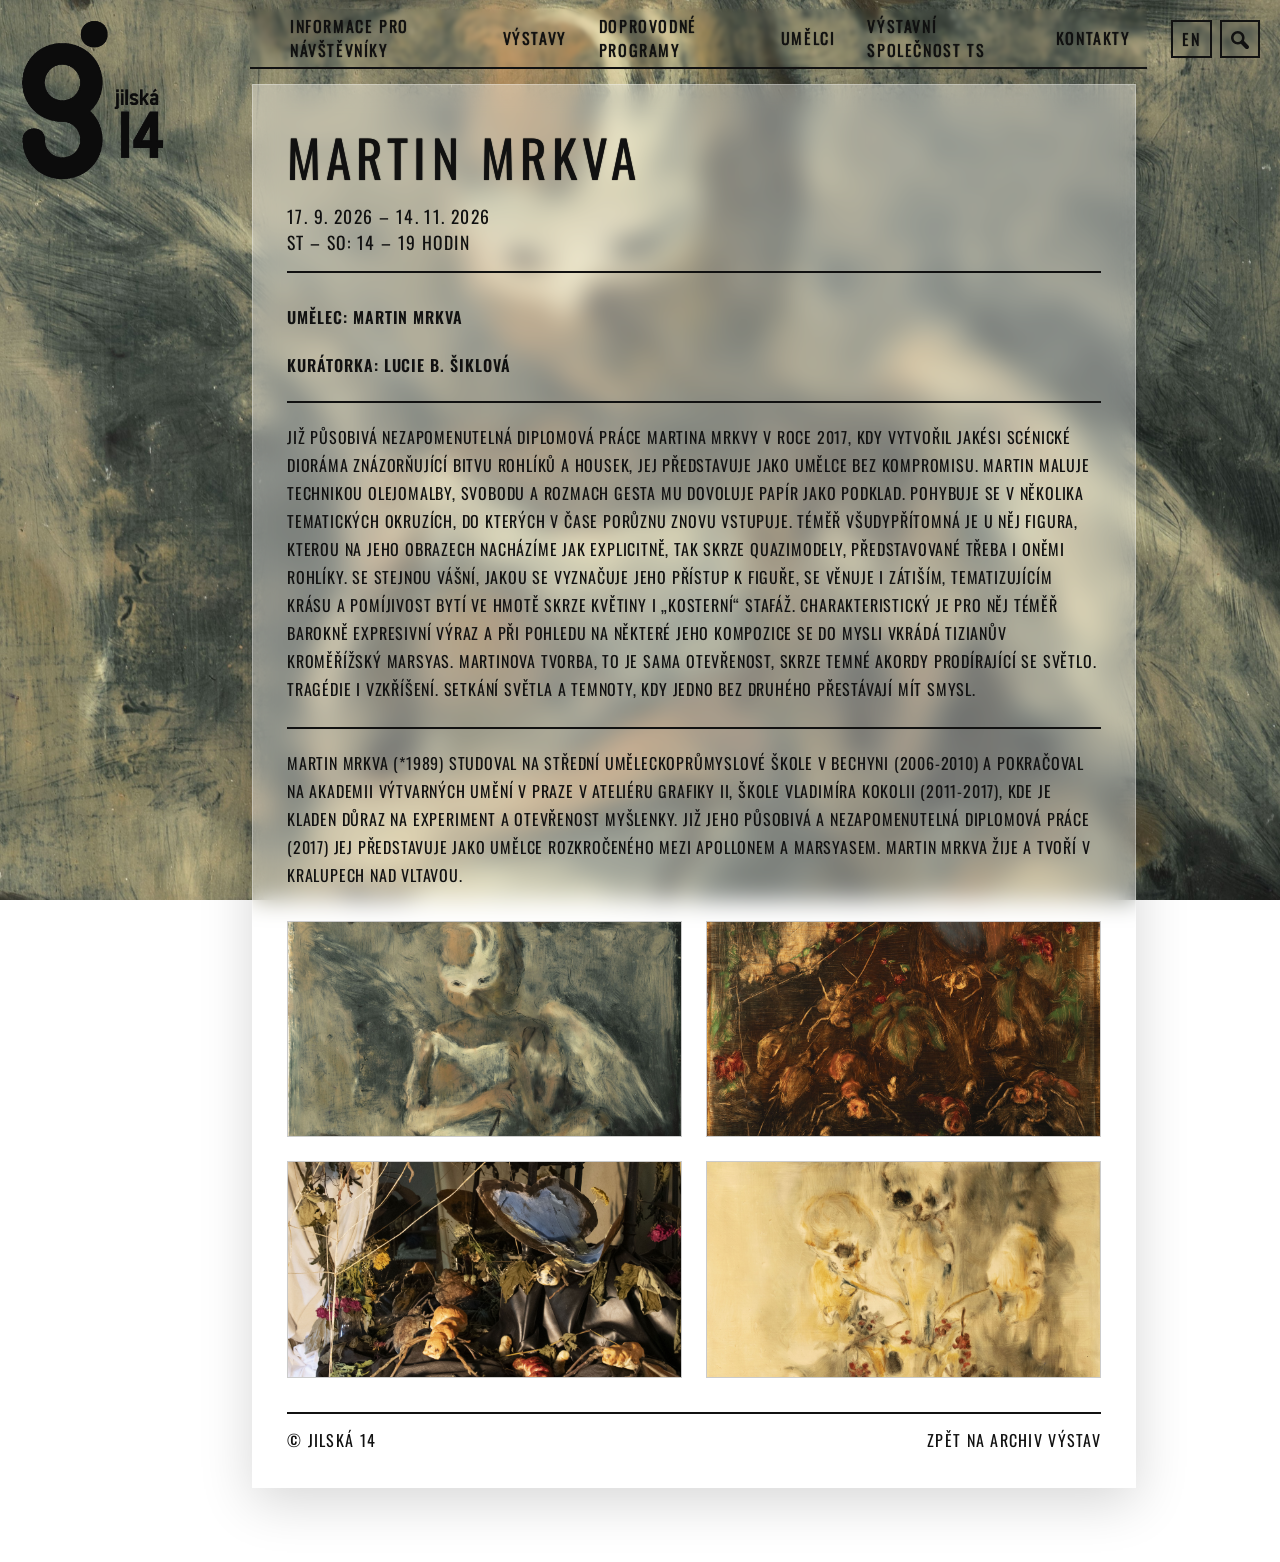
==== martin_mrkva.html @ 9722a5ce "Add files via upload" ====
<!DOCTYPE html>
<html lang="cs">
<head>
  <meta charset="UTF-8" />
  <title>Martin Mrkva — Jilská 14 / Výstavní společnost TS</title>
  <meta name="viewport" content="width=device-width, initial-scale=1" />

  <link rel="preconnect" href="https://fonts.googleapis.com" />
  <link rel="preconnect" href="https://fonts.gstatic.com" crossorigin />
  <link href="https://fonts.googleapis.com/css?family=Oswald:200,300,400,500,600,700&display=swap" rel="stylesheet" />

  <link rel="icon" href="img/gj14.ico" type="image/x-icon" />
  <link rel="shortcut icon" href="img/gj14.ico" type="image/x-icon" />

  <link rel="stylesheet" href="styles.css" />
  <style>
    /* Custom styling for exhibition detail layout */
    .exhibition-meta-box {
      font-size: 1.1rem;
      letter-spacing: 0.08em;
      text-transform: uppercase;
      margin-bottom: 2rem;
      border-bottom: 2px solid currentColor;
      padding-bottom: 1rem;
    }
    .exhibition-curator {
      font-weight: 600;
      margin-bottom: 1.5rem;
      text-transform: uppercase;
      letter-spacing: 0.06em;
    }
	.exhibition-artist {
      font-weight: 600;
      margin-bottom: 1.5rem;
      text-transform: uppercase;
      letter-spacing: 0.06em;
    }
    .exhibition-gallery-grid {
      display: grid;
      grid-template-columns: repeat(auto-fill, minmax(280px, 1fr));
      gap: 1.5rem;
      margin-top: 2rem;
      margin-bottom: 2rem;
    }
    .exhibition-gallery-item {
      width: 100%;
      height: auto;
      border: 1px solid rgba(0,0,0,0.15);
      background: #eee;
      display: block;
    }
  </style>
</head>

<body>
  <a href="#main-content" class="skip-link">Přeskočit na obsah / Skip to content</a>

  <button id="hamburger-btn"
          aria-label="Toggle menu"
          aria-expanded="false"
          aria-controls="primary-navigation"
          class="hamburger-btn"
          aria-haspopup="true">
    <span></span><span></span><span></span>
  </button>

  <div class="logo" aria-label="Jilska Logo">
    <a href="index.html" aria-label="Zpět na úvod / Back to home">
      <img src="img/logo-jilska.png" alt="Jilská 14" />
    </a>
  </div>

  <div class="page-wrap">
    <header>
      <nav id="primary-navigation" role="navigation" aria-label="Primary navigation" class="nav-menu">
        <ul>
          <li><a href="index.html#" data-lang="cs">Informace pro návštěvníky</a><a href="index.html#" data-lang="en" class="hidden-lang">Information for Visitors</a></li>
          <li><a href="vystavy.html" data-lang="cs">Výstavy</a><a href="vystavy.html" data-lang="en" class="hidden-lang">Exhibitions</a></li>
          <li><a href="index.html#" data-lang="cs">Doprovodné programy</a><a href="index.html#" data-lang="en" class="hidden-lang">Additional Programs</a></li>
          <li><a href="index.html#" data-lang="cs">Umělci</a><a href="index.html#" data-lang="en" class="hidden-lang">Artists</a></li>
          <li><a href="vystavni_spolecnost_ts.html" data-lang="cs">Výstavní společnost TS</a><a href="vystavni_spolecnost_ts.html" data-lang="en" class="hidden-lang">Exhibition Society TS</a></li>
          <li><a href="index.html#" data-lang="cs">Kontakty</a><a href="index.html#" data-lang="en" class="hidden-lang">Contacts</a></li>
        </ul>
      </nav>

      <div class="lang-search-container">
        <button id="lang-toggle-desktop" aria-label="Přepnout jazyk / Switch language">
          <span class="dot" aria-hidden="true"></span>
          <span id="lang-label-desktop">EN</span>
        </button>

        <div class="search-container-desktop" style="position: relative;">
          <button id="search-icon-btn-desktop" aria-label="Open search" aria-haspopup="listbox" aria-expanded="false" aria-controls="search-dropdown-desktop">
            <svg viewBox="0 0 45 45" aria-hidden="true" focusable="false" width="18" height="18" fill="currentColor" xmlns="http://www.w3.org/2000/svg">
              <path d="M43.462,35.997l-11.401-11.37c1.197-2.352,1.845-4.962,1.845-7.676c0-4.528-1.765-8.785-4.966-11.986C25.739,1.763,21.481,0,16.953,0C12.426,0,8.167,1.763,4.966,4.965C1.765,8.167,0,12.424,0,16.952
       c0,4.528,1.764,8.785,4.966,11.986c3.201,3.202,7.459,4.965,11.986,4.965c2.714,0,5.325-0.646,7.675-1.842l11.371,11.402
       c1.029,1.029,2.382,1.546,3.732,1.546c1.35,0,2.701-0.517,3.731-1.546C45.524,41.4,45.524,38.059,43.462,35.997z 
       M9.444,24.459c-2.005-2.006-3.109-4.671-3.109-7.507s1.104-5.502,3.11-7.508c2.005-2.005,4.671-3.11,7.507-3.11s5.502,1.104,7.508,3.11
       c2.005,2.005,3.11,4.671,3.11,7.507s-1.105,5.502-3.11,7.508c-2.006,2.005-4.673,3.109-7.508,3.109
       C14.117,27.568,11.451,26.465,9.444,24.459z"/>
            </svg>
          </button>

          <div class="search-dropdown" id="search-dropdown-desktop" role="dialog" aria-modal="true" aria-label="Search box" tabindex="-1">
            <input type="search" id="search-input-desktop" class="search-input" placeholder="..." aria-label="Search exhibitions and artists" aria-autocomplete="list" aria-controls="search-results-desktop" aria-activedescendant="" />
            <ul id="search-results-desktop" class="search-results" role="listbox" tabindex="-1"></ul>
          </div>
        </div>
      </div>
    </header>

    <main id="main-content" class="page-main" role="main" tabindex="-1" aria-label="Martin Mrkva - Výstava">
      <div class="text-background-blur">
        
        <div data-lang="cs">
          <h1 style="text-align: left; font-size: clamp(2.5rem, 4vw, 3.5rem); margin-bottom: 0.5rem;">Martin Mrkva</h1>
          <div class="exhibition-meta-box">
            17. 9. 2026 – 14. 11. 2026<br />
            St – So: 14 – 19 hodin
          </div>
          <div class="exhibition-artist">Umělec: Martin Mrkva</div>
		  <div class="exhibition-curator">Kurátorka: Lucie B. Šiklová</div>

          <p class="t-body" style="margin-bottom: 1.5rem;">
            Již působivá nezapomenutelná diplomová práce Martina Mrkvy v roce 2017, kdy vytvořil jakési scénické dioráma znázorňující bitvu rohlíků a housek, jej představuje jako umělce bez kompromisu. Martin maluje technikou olejomalby, svobodu a rozmach gesta mu dovoluje papír jako podklad. Pohybuje se v několika tematických okruzích, do kterých v čase porůznu znovu vstupuje. Téměř všudypřítomná je u něj figura, kterou na jeho obrazech nacházíme jak explicitně, tak skrze quazimodely, představované třeba i oněmi rohlíky. Se stejnou vášní, jakou se vyznačuje jeho přístup k figuře, se věnuje i zátiším, tematizujícím krásu a pomíjivost bytí ve hmotě skrze květiny i „kosterní“ stafáž. Charakteristický je pro něj téměř barokně expresivní výraz a při pohledu na některé jeho kompozice se do mysli vkrádá Tizianův kroměřížský Marsyas. Martinova tvorba, to je sama otevřenost, skrze temné akordy prodírající se světlo. Tragédie i vzkříšení. Setkání světla a temnoty, kdy jedno bez druhého přestávají mít smysl.
          </p>
          <p class="t-body" style="margin-bottom: 1.5rem;">
            Martin Mrkva (*1989) studoval na Střední uměleckoprůmyslové škole v Bechyni (2006-2010) a pokračoval na Akademii výtvarných umění v Praze v Ateliéru grafiky II, škole Vladimíra Kokolii (2011-2017), kde je kladen důraz na experiment a otevřenost myšlenky. Již jeho působivá a nezapomenutelná diplomová práce (2017) jej představuje jako umělce rozkročeného mezi Apollonem a Marsyasem. Martin Mrkva žije a tvoří v Kralupech nad Vltavou.
          </p>

          <!-- Optional Exhibition Photo Grid -->
          <div class="exhibition-gallery-grid">
            <img src="img/mm01.jpg" alt="Martin Mrkva - instalace 1" class="exhibition-gallery-item" />
            <img src="img/mm02.jpg" alt="Martin Mrkva - instalace 2" class="exhibition-gallery-item" />
            <img src="img/mm03.jpg" alt="Martin Mrkva - instalace 3" class="exhibition-gallery-item" />
			<img src="img/mm04.jpg" alt="Martin Mrkva - instalace 4" class="exhibition-gallery-item" />
          </div>
        </div>

        <div data-lang="en" class="hidden-lang">
          <h1 style="text-align: left; font-size: clamp(2.5rem, 4vw, 3.5rem); margin-bottom: 0.5rem;">Martin Mrkva</h1>
          <div class="exhibition-meta-box">
            Sep 17, 2026 – Nov 14, 2026<br />
            We – Sa: 2 PM – 7 PM
          </div>
          <div class="exhibition-curator">Curator: Lucie B. Šiklová</div>

          <p class="t-body" style="margin-bottom: 1.5rem;">
            Martin Mrkva's impressive and unforgettable diploma work in 2017, when he created a scenic diorama depicting a battle of bread rolls, introduced him as an uncompromising artist.
          </p>
          <p class="t-body" style="margin-bottom: 1.5rem;">
            His work is characterized by specific humor, narrative playfulness, and a deep sense for spatial installation, opening new layers of meaning within the gallery spaces of Jilská 14.
          </p>

          <div class="exhibition-gallery-grid">
            <img src="img/mm01.jpg" alt="Martin Mrkva - installation 1" class="exhibition-gallery-item" />
            <img src="img/mm02.jpg" alt="Martin Mrkva - installation 2" class="exhibition-gallery-item" />
            <img src="img/mm03.jpg" alt="Martin Mrkva - installation 3" class="exhibition-gallery-item" />
			<img src="img/mm04.jpg" alt="Martin Mrkva - installation 4" class="exhibition-gallery-item" />
          </div>
        </div>

        <div class="page-footer" role="contentinfo">
          <div data-lang="cs">© Jilská 14</div>
          <div data-lang="en" class="hidden-lang">© Jilska 14</div>
          <a href="vystavy.html" data-lang="cs">Zpět na archiv výstav</a>
          <a href="vystavy.html" data-lang="en" class="hidden-lang">Back to exhibition archive</a>
        </div>
      </div>
    </main>
  </div>

  <button id="back-to-top-btn" aria-label="Zpět nahoru / Scroll to top">
    <svg width="18" height="18" viewBox="0 0 24 24" fill="none" stroke="currentColor" stroke-width="2.5" stroke-linecap="round" stroke-linejoin="round">
      <polyline points="18 15 12 9 6 15"></polyline>
    </svg>
  </button>
  <script src="index.js"></script>
</body>
</html>
---- styles.css ----
/* Global Reset and Base */
* { box-sizing: border-box; padding-bottom: 0; }
html {
  margin: 0;
  padding: 0;
  width: 100vw;
  font-family: Oswald, "Helvetica Neue", Helvetica, Arial, sans-serif;
  color: #111;
  -webkit-font-smoothing: antialiased;
  -moz-osx-font-smoothing: grayscale;
  font-size: medium;
  overflow-x: hidden;
}

/* Tělo drží pozadí a umožňuje plynulý scroll bez viditelného posuvníku */
body {
  margin: 0;
  padding: 0;
  min-height: 100vh;
  background: no-repeat center center fixed;
  background-size: cover;
  overflow-y: auto !important;
  transition: background-image 2s ease-in-out;
  -ms-overflow-style: none;  /* IE a Edge */
  scrollbar-width: none;     /* Firefox */
}
body::-webkit-scrollbar {
  display: none;             /* Chrome, Safari, Opera */
}

a { color: inherit; text-decoration: none; }
button { font-family: inherit; cursor: pointer; background: none; border: none; color: inherit; }

/* Container */
.container {
  margin: 0 auto;
  padding: 2rem 1.5rem;
  position: relative;
  z-index: 1;
}

/* Logo */
.logo { position: absolute; left: 20px; top: 18px; user-select: none; z-index: 115; }
.logo img {
  width: 145px;
  height: auto;
  display: block;
  filter: drop-shadow(0 0 0px rgba(0, 0, 0, 0.8));
}

/* Header */
header {
  position: absolute;
  left: 20px;
  right: 0;
  top: 15px;
  display: flex;
  align-items: center;
  justify-content: flex-end;
  padding-left: 230px;
  background: transparent;
  height: 48px;
  user-select: none;
  box-sizing: border-box;
  z-index: 110;
}

/* Navigation */
nav.nav-menu {
  flex: 1 1 auto;
  display: flex;
  flex-direction: column;
  justify-content: flex-start;
  align-items: flex-end;
  margin-right: 1.5rem;
  backdrop-filter: blur(2px);
  -webkit-backdrop-filter: blur(2px);
  text-shadow: 0 0 1px #000;
  padding-top: 5px;
  padding-bottom: 5px;
  height: auto;
  overflow: visible;
  border-bottom: 2px solid #111;
  padding-left: 0px;
}
nav.nav-menu ul {
  list-style: none;
  display: flex;
  gap: 2rem;
  margin: 0;
  padding-right: 1rem;
  font-weight: 400;
  font-size: 1rem;
  letter-spacing: 0.1em;
  text-transform: uppercase;
  justify-content: flex-end;
  align-items: center;
  width: 100%;
}
nav.nav-menu a { padding: 0.25rem 0; transition: color 0.6s ease; }
nav.nav-menu a:hover, nav.nav-menu a:focus {
  color: #eee;
  outline: none;
}

/* Language/Search Container */
.lang-search-container {
  display: flex;
  align-items: center;
  gap: 0.5rem;
  margin-left: auto;
  margin-right: 20px;
  backdrop-filter: blur(2px);
  -webkit-backdrop-filter: blur(2px);
}

/* Language Toggle */
#lang-toggle-desktop {
  font-weight: 400;
  font-size: 1rem;
  letter-spacing: 0.1em;
  padding: 0.3rem 0.6rem 0.3rem 0.2rem;
  border: 2px solid #111;
  transition: background-color 0.3s ease, color 0.3s ease, border-color 0.3s ease;
  user-select: none;
  display: flex;
  align-items: center;
  gap: 0.4rem;
  text-shadow: 0 0 1px #000;
}
#lang-toggle-desktop:hover, #lang-toggle-desktop:focus { border-color: #eee; }

/* Search Icon Button */
#search-icon-btn-desktop {
  width: 40px;
  height: 38px;
  border: 2px solid #111;
  background: transparent;
  display: flex;
  align-items: center;
  justify-content: center;
  transition: background-color 0.3s ease, border-color 0.4s ease;
  position: relative;
}
#search-icon-btn-desktop:hover, #search-icon-btn-desktop:focus { border-color: #eee; outline: none; }
#search-icon-btn-desktop svg { fill: currentColor; width: 18px; height: 18px; }

.search-input::-webkit-search-cancel-button {
  display: none;
}

/* Search Dropdown */
.search-dropdown {
  position: absolute;
  top: 40px;
  right: 0;
  width: 280px;
  max-height: 240px;
  overflow-y: auto;
  background: #fff;
  border: 1px solid #eee;
  border-radius: 4px;
  box-shadow: 0 4px 8px rgba(0,0,0,0.1);
  z-index: 100;
  display: none;
  flex-direction: column;
}
.search-dropdown.visible { display: flex; }
.search-input {
  width: 100%;
  padding: 0.5rem 0.75rem;
  border: none;
  border-bottom: 1px solid #999;
  font-size: 1rem;
  outline-offset: 2px;
}
.search-results { list-style: none; margin: 0; padding: 0; overflow-y: auto; max-height: 190px; }
.search-results li {
  padding: 0.5rem 1rem;
  border-bottom: 1px solid #eee;
  cursor: pointer;
  font-weight: 600;
  color: #333;
}
.search-results li:last-child { border-bottom: none; }
.search-results li:hover, .search-results li:focus, .search-results li.focused {
  background-color: #333;
  color: #fff;
  outline: none;
}

/* Perfectly Centered Hero Section (Fixed viewport-relative) */
.hero {
  position: fixed;
  top: 50%;
  left: 50%;
  transform: translate(-50%, -50%);
  margin: 0;
  max-width: 450px;
  width: 90%;
  text-align: center;
  background: transparent;
  backdrop-filter: blur(2px);
  -webkit-backdrop-filter: blur(2px);
  user-select: none;
  z-index: 10;
  text-shadow: 0 0 3px #111;
}
.hero-subtitle {
  font-size: 1.5rem;
  font-weight: 400;
  letter-spacing: 0.2em;
  text-transform: uppercase;
  margin: 0 0 10px 0;
  visibility: hidden;
}
.hero-title {
  font-size: clamp(3.2rem, 11vw, 8rem);
  color: #fff;
  line-height: 0.95;
  margin: 0 0 20px 0;
  font-weight: 400;
  text-transform: uppercase;
  letter-spacing: 0.04em;
}
.hero-meta {
  font-size: 2rem;
  letter-spacing: 0.1em;
  color: #fff;
  line-height: 1.5;
  text-shadow: 0 0 2px #111;
}

.hidden-lang { display: none !important; }

.skip-link {
  position: absolute;
  left: -999px;
  top: 0;
  width: 1px;
  height: 1px;
  overflow: hidden;
  z-index: 10000;
  background: #fff;
  color: #111;
  border: 2px solid #111;
  padding: 10px 12px;
  letter-spacing: 0.06em;
  text-transform: uppercase;
}
.skip-link:focus { left: 12px; top: 12px; width: auto; height: auto; }

/* Hamburger */
.hamburger-btn {
  display: none;
  position: fixed;
  top: 20px;
  left: 20px;
  width: 40px;
  height: 38px;
  flex-direction: column;
  justify-content: space-between;
  cursor: pointer;
  z-index: 10001;
  border: 2px solid #111;
  padding: 2px;
  transition: border-color 0.4s ease;
}
#hamburger-btn:hover, #hamburger-btn:focus { border-color: #eee; }

.hamburger-btn span {
  background-color: #111 !important;
  height: 4px !important;
  transition: all 0.3s ease;
  display: block;
  width: 70%;
  margin-left: 5px;
  margin-right: auto;
}
.hamburger-btn span:nth-child(1) { margin-top: 5px; }
.hamburger-btn span:nth-child(2) { margin: 0; }
.hamburger-btn span:nth-child(3) { margin-bottom: 5px; }

.hamburger-btn[aria-expanded="true"] span:nth-child(1) { transform: rotate(45deg) translate(6px, 6px); }
.hamburger-btn[aria-expanded="true"] span:nth-child(2) { opacity: 0; }
.hamburger-btn[aria-expanded="true"] span:nth-child(3) { transform: rotate(-45deg) translate(7px, -7px); }

/* GPU-accelerated drawer panels */
#info-panel,
#contacts-panel,
#ts-panel {
  position: fixed;
  top: 0;
  right: 0;
  width: min(100vw, 520px);
  height: 100dvh;
  background: rgba(255, 255, 255, 0.96);
  box-shadow: -4px 0 12px rgba(0,0,0,0.2);
  padding: 1.25rem 1.25rem;
  overflow-y: auto;
  transform: translateX(100%);
  transition: transform 0.35s cubic-bezier(0.16, 1, 0.3, 1);
  z-index: 10010;
  display: block;
  -webkit-overflow-scrolling: touch;
  overscroll-behavior: contain;
  -ms-overflow-style: none;
  scrollbar-width: none;
}

#info-panel::-webkit-scrollbar,
#contacts-panel::-webkit-scrollbar,
#ts-panel::-webkit-scrollbar {
  display: none;
}

#info-panel.open,
#contacts-panel.open,
#ts-panel.open {
  transform: translateX(0);
}

#info-panel .info-content,
#contacts-panel .contacts-content,
#ts-panel .panel-content {
  font-size: 1rem;
  color: #111;
  line-height: 1.6;
  text-transform: uppercase;
}

#info-panel-close,
#contacts-panel-close,
#ts-panel-close {
  display: inline-block;
  font-size: 24px;
  font-weight: normal;
  color: #111;
  background: transparent;
  padding: 0;
  cursor: pointer;
  line-height: 1;
  user-select: none;
  width: auto;
  height: auto;
  box-shadow: none;
  transition: none;
  margin-bottom: 50px;
}
#info-panel-close:hover,
#contacts-panel-close:hover,
#ts-panel-close:hover { color: #999; background: transparent; box-shadow: none; }
#info-panel-close:focus,
#contacts-panel-close:focus,
#ts-panel-close:focus { box-shadow: none; }

/* Overlays */
#info-panel-overlay,
#contacts-panel-overlay,
#ts-panel-overlay {
  position: fixed;
  inset: 0;
  background: rgba(0,0,0,0.4);
  opacity: 0;
  pointer-events: none;
  transition: opacity 0.4s ease;
  z-index: 10005;
}
#info-panel-overlay.visible,
#contacts-panel-overlay.visible,
#ts-panel-overlay.visible {
  opacity: 1;
  pointer-events: auto;
}

body.panel-open {
  overflow: hidden !important;
  touch-action: none;
}

/* Read more button */
.read-more-btn {
  display: inline-block;
  margin-top: 1rem;
  padding: 0.55rem 1rem;
  background-color: #111;
  color: #fff;
  text-transform: uppercase;
  font-weight: 700;
  letter-spacing: 0.1em;
  border-radius: 4px;
  text-decoration: none;
  cursor: pointer;
  transition: background-color 0.25s ease, transform 0.15s ease;
}
.read-more-btn:hover,
.read-more-btn:focus {
  background-color: #333;
  outline: none;
  transform: translateY(-1px);
}
.read-more-btn:active { transform: translateY(0px); }

/* 1. Container Setup */
.ticker-wrapper {
  position: fixed;
  overflow: hidden; /* Important: Hides text that goes off-screen */
  background: rgba(0, 0, 0, 0.60); /* Background color of the banner */
  color: #fff;       /* Text color */
  bottom: 100px;
  width: 100%;
  font-weight: 400;
}

/* 2. Track Design */
.ticker-track {
  display: flex;
  width: max-content;
  animation: scrollText 50s linear infinite; /* Control speed here (lower = faster) */
}

/* 3. Text Element Sizing */
.ticker-track span {
  font-size: 2rem;
  text-transform: uppercase;
  white-space: nowrap; /* Prevents the text from breaking into multiple lines */
  padding-right: 10px;  /* Spacing between the end and start of text */
}

/* 4. Pause on Hover (Optional but highly recommended for readability) */
.ticker-wrapper:hover .ticker-track {
  animation-play-state: paused;
}

/* 5. The Infinite Loop Math */
@keyframes scrollText {
  0% {
    transform: translateX(0);
  }
  100% {
    transform: translateX(-60%); /* Moves exactly halfway across the combined width */
  }
}

/* Playful Potato Spider Transparent Top-Down Layer */
#spider-drop {
  position: fixed;
  top: -20px;
  left: 0;
  width: 100vw;
  height: 100vh;
  pointer-events: none;
  transform: translateY(-100%);
  transition: transform 0.6s cubic-bezier(0.25, 1, 0.5, 1);
  z-index: 10020;
  display: flex;
  justify-content: center;
  align-items: flex-start;
}

#spider-drop.open {
  transform: translateY(0);
  pointer-events: auto;
}

.potato-spider-img {
  max-width: min(80vw, 500px);
  height: auto;
  margin-top: 0;
  filter: drop-shadow(0 15px 25px rgba(0,0,0,0.4));
  animation: spiderWobble 3s ease-in-out infinite alternate;
}

@keyframes spiderWobble {
  0% { transform: rotate(-2deg) translateY(0); }
  100% { transform: rotate(2deg) translateY(12px); }
}

#spider-drop-close {
  position: absolute;
  top: 100px;
  right: 30px;
  background: rgba(0, 0, 0, 0.7);
  color: #fff;
  border: 0px solid #fff;
  border-radius: 50%;
  width: 42px;
  height: 42px;
  font-size: 24px;
  display: flex;
  align-items: center;
  justify-content: center;
  cursor: pointer;
  box-shadow: 0 4px 10px rgba(0,0,0,0.3);
  transition: background 0.2s, transform 0.2s;
}

#spider-drop-close:hover {
  background: #111;
  transform: scale(1.1);
}

/* Back to Top Button */
#back-to-top-btn {
  position: fixed;
  bottom: 30px;
  right: 30px;
  z-index: 99;
  background: #111;
  color: #fff;
  border: none;
  outline: none;
  width: 45px;
  height: 45px;
  border-radius: 50%;
  cursor: pointer;
  display: flex;
  align-items: center;
  justify-content: center;
  opacity: 0;
  visibility: hidden;
  transition: opacity 0.3s, visibility 0.3s, background 0.2s;
  box-shadow: 0 4px 10px rgba(0,0,0,0.2);
}
#back-to-top-btn:hover {
  background: #444;
}
#back-to-top-btn.visible {
  opacity: 1;
  visibility: visible;
}

/* Pozadí končí přesně 20px od spodního okraje viewportu */
.page-wrap {
  min-height: calc(100vh - 20px);
  margin-bottom: 20px;
  padding: clamp(18px, 3vw, 34px);
  display: flex;
  flex-direction: column;
}
.page-main {
  width: 100%;
  max-width: none;
  margin: 0;
  padding-left: 218px;
  padding-right: 110px;
  padding-top: 50px;
  box-sizing: border-box;
}

.text-background-blur {
  position: relative;
  background: rgba(255, 255, 255, 0.35);
  backdrop-filter: blur(12px);
  -webkit-backdrop-filter: blur(12px);
  border: 1px solid rgba(255, 255, 255, 0.3);
  padding: clamp(18px, 3vw, 34px);
  box-shadow: 0 14px 50px rgba(0, 0, 0, 0.16), 0 0px 0 rgba(255, 255, 255, 0.35) inset;
  width: 100%;
  max-width: 100%;
  margin-bottom: 20px;
}
.page-main h1 {
  margin: 0 0 14px;
  font-size: clamp(2rem, 3.2vw, 3rem);
  letter-spacing: 0.1em;
  text-transform: uppercase;
  text-shadow: 0 0 1px #000;
  text-align: right;
  font-weight: 400;
}
.page-main h2 {
  border-bottom: 2px solid currentColor;
  padding-bottom: 10px;
}
.page-main .lede {
  font-size: 1.05rem;
  letter-spacing: 0.06em;
  line-height: 1.75;
  text-transform: uppercase;
  max-width: 75ch;
  text-shadow: 0 0 1px rgba(0,0,0,0.65);
}
.timeline {
  padding-top: 5px;
  display: grid;
  grid-template-columns: 60px 1fr;
  gap: 16px 22px;
}
.t-year {
  font-weight: 700;
  letter-spacing: 0.18em;
  text-transform: uppercase;
}

/* Úplné rolování textu bez omezení výšky a bez scrollbaru */
.t-body {
  letter-spacing: 0.05em;
  line-height: 1.75;
  text-transform: uppercase;
  overflow-y: visible;
  border-top: 2px solid currentColor;
  padding-top: 20px;
}

.page-footer {
  max-width: 980px;
  margin: 34px auto 0 auto;
  width: 100%;
  border-top: 2px solid currentColor;
  padding-top: 14px;
  display: flex;
  justify-content: space-between;
  gap: 18px;
  flex-wrap: wrap;
  letter-spacing: 0.08em;
  text-transform: uppercase;
}
.page-footer a { border-bottom: 1px solid transparent; }
.page-footer a:hover, .page-footer a:focus { border-bottom-color: currentColor; outline: none; }

/* Responsive */
@media (max-width: 990px) {
  header { border-bottom: none; padding-left: 0; }

  .page-main {
    padding-left: 20px;
    padding-right: 20px;
    padding-top: 70px;
  }

  .hamburger-btn {
    display: flex !important;
    z-index: 11000 !important;
    position: fixed;
    top: 20px;
    left: 20px;
    width: 40px;
    height: 38px;
  }

  nav.nav-menu {
    position: fixed;
    top: 60px;
    left: 20px;
    background: #ebe8e8;
    box-shadow: 0 4px 8px rgba(0,0,0,0.15);
    border-radius: 4px;
    padding: 1rem;
    width: 250px;
    max-height: calc(100vh - 80px);
    overflow-y: auto;
    opacity: 0;
    pointer-events: none;
    transform: translateY(-10px);
    transition: opacity 0.3s ease, transform 0.3s ease;
    z-index: 9999;
    border-bottom: none;
  }
  nav.nav-menu.open { opacity: 1; pointer-events: auto; transform: translateY(0); }

  nav.nav-menu ul { flex-direction: column; gap: 1rem; align-items: flex-start; }
  nav.nav-menu li { text-align: left; width: 100%; }
  nav.nav-menu a { display: block; width: 100%; text-align: left; }

  .logo {
    position: fixed;
    bottom: 15px;
    right: 15px;
    width: 140px;
    top: auto;
    left: auto;
  }
  .logo img { width: 100%; height: auto; }
}

@media (max-width: 530px) {
  .hero-title { font-size: clamp(3rem, 12vw, 4.5rem); letter-spacing: 2px; }
  .hero-subtitle { font-size: 1.1rem; }
  .hero-meta { font-size: 1.1rem; }
}
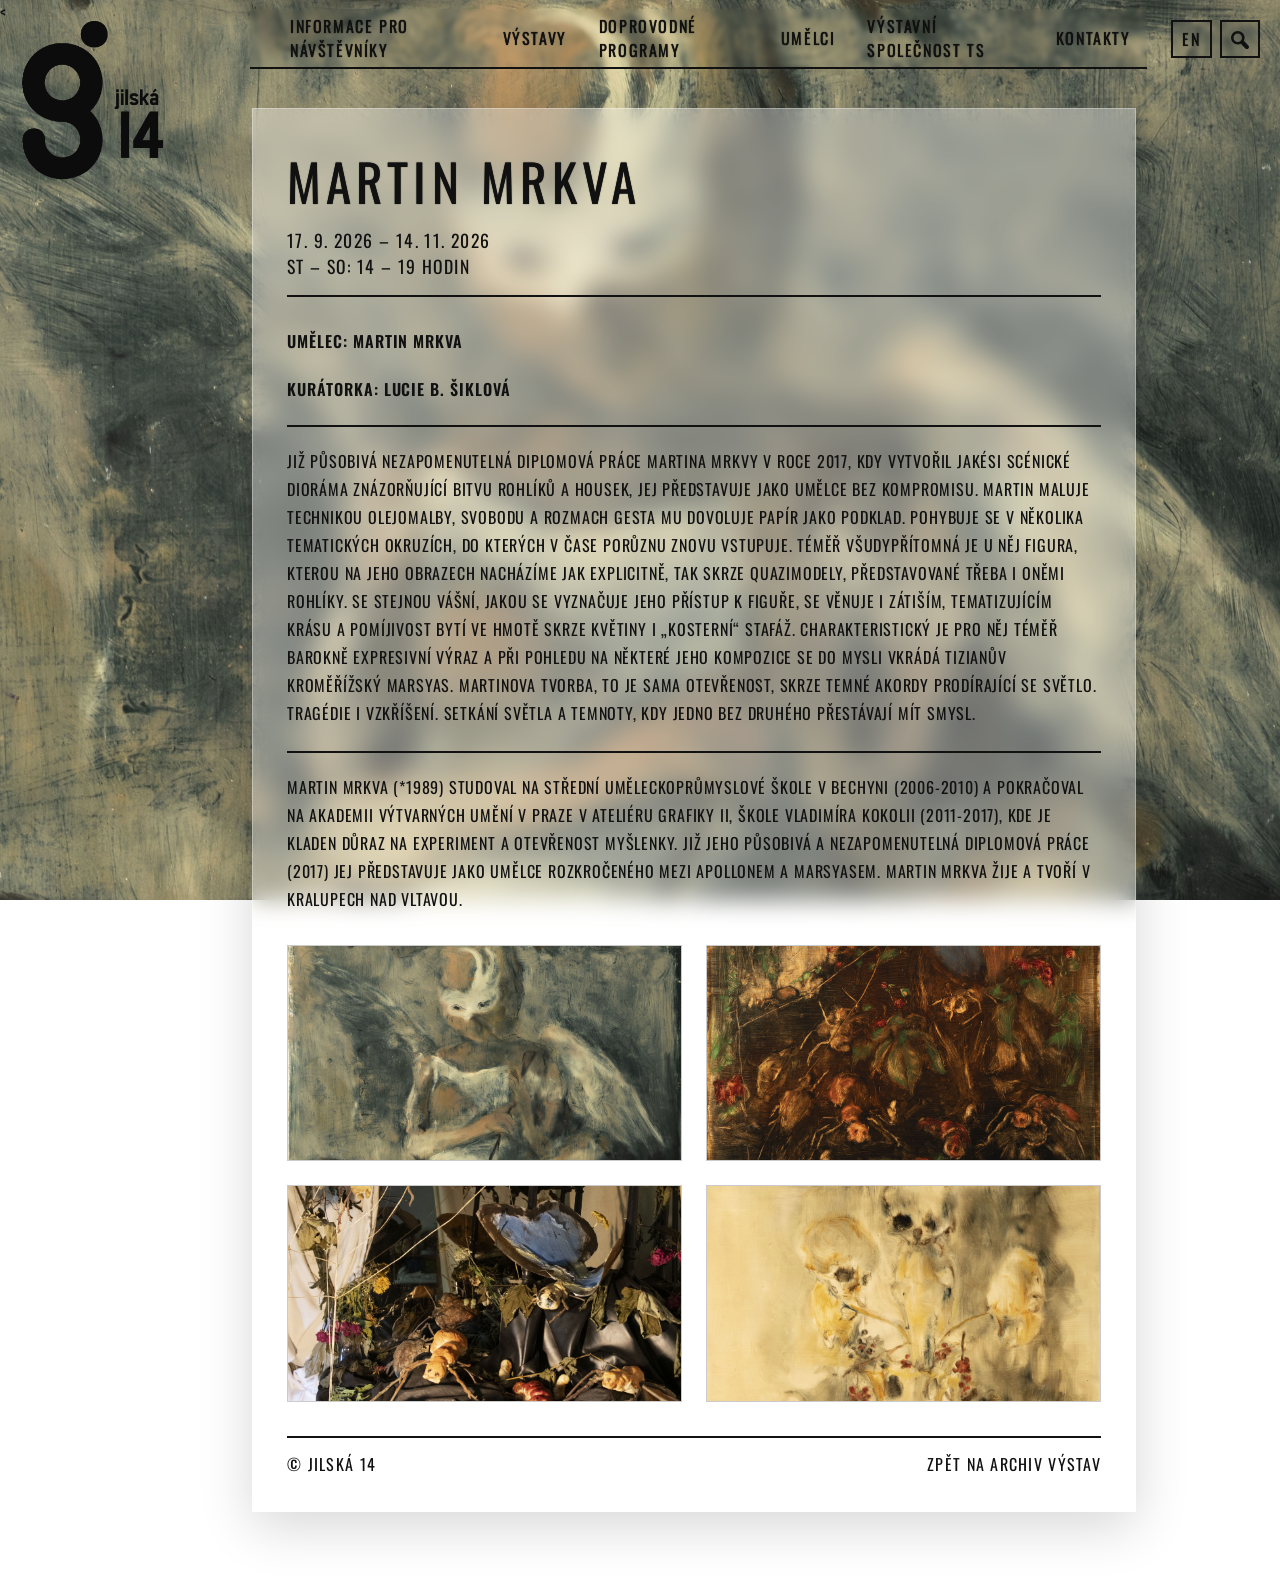
==== commit 5dfb5623: "Update martin_mrkva.html" ====
--- a/martin_mrkva.html
+++ b/martin_mrkva.html
@@ -9,8 +9,8 @@
   <link rel="preconnect" href="https://fonts.gstatic.com" crossorigin />
   <link href="https://fonts.googleapis.com/css?family=Oswald:200,300,400,500,600,700&display=swap" rel="stylesheet" />
 
-  <link rel="icon" href="img/gj14.ico" type="image/x-icon" />
-  <link rel="shortcut icon" href="img/gj14.ico" type="image/x-icon" />
+  <<link rel="icon" href="img/favicon.ico" type="image/x-icon" />
+  <link rel="shortcut icon" href="img/favicon.ico" type="image/x-icon" />
 
   <link rel="stylesheet" href="styles.css" />
   <style>
@@ -77,7 +77,7 @@
           <li><a href="index.html#" data-lang="cs">Informace pro návštěvníky</a><a href="index.html#" data-lang="en" class="hidden-lang">Information for Visitors</a></li>
           <li><a href="vystavy.html" data-lang="cs">Výstavy</a><a href="vystavy.html" data-lang="en" class="hidden-lang">Exhibitions</a></li>
           <li><a href="index.html#" data-lang="cs">Doprovodné programy</a><a href="index.html#" data-lang="en" class="hidden-lang">Additional Programs</a></li>
-          <li><a href="index.html#" data-lang="cs">Umělci</a><a href="index.html#" data-lang="en" class="hidden-lang">Artists</a></li>
+          <li><a href="umelci.html" data-lang="cs">Umělci</a><a href="umelci.html" data-lang="en" class="hidden-lang">Artists</a></li>
           <li><a href="vystavni_spolecnost_ts.html" data-lang="cs">Výstavní společnost TS</a><a href="vystavni_spolecnost_ts.html" data-lang="en" class="hidden-lang">Exhibition Society TS</a></li>
           <li><a href="index.html#" data-lang="cs">Kontakty</a><a href="index.html#" data-lang="en" class="hidden-lang">Contacts</a></li>
         </ul>
@@ -177,4 +177,4 @@
   </button>
   <script src="index.js"></script>
 </body>
-</html>+</html>
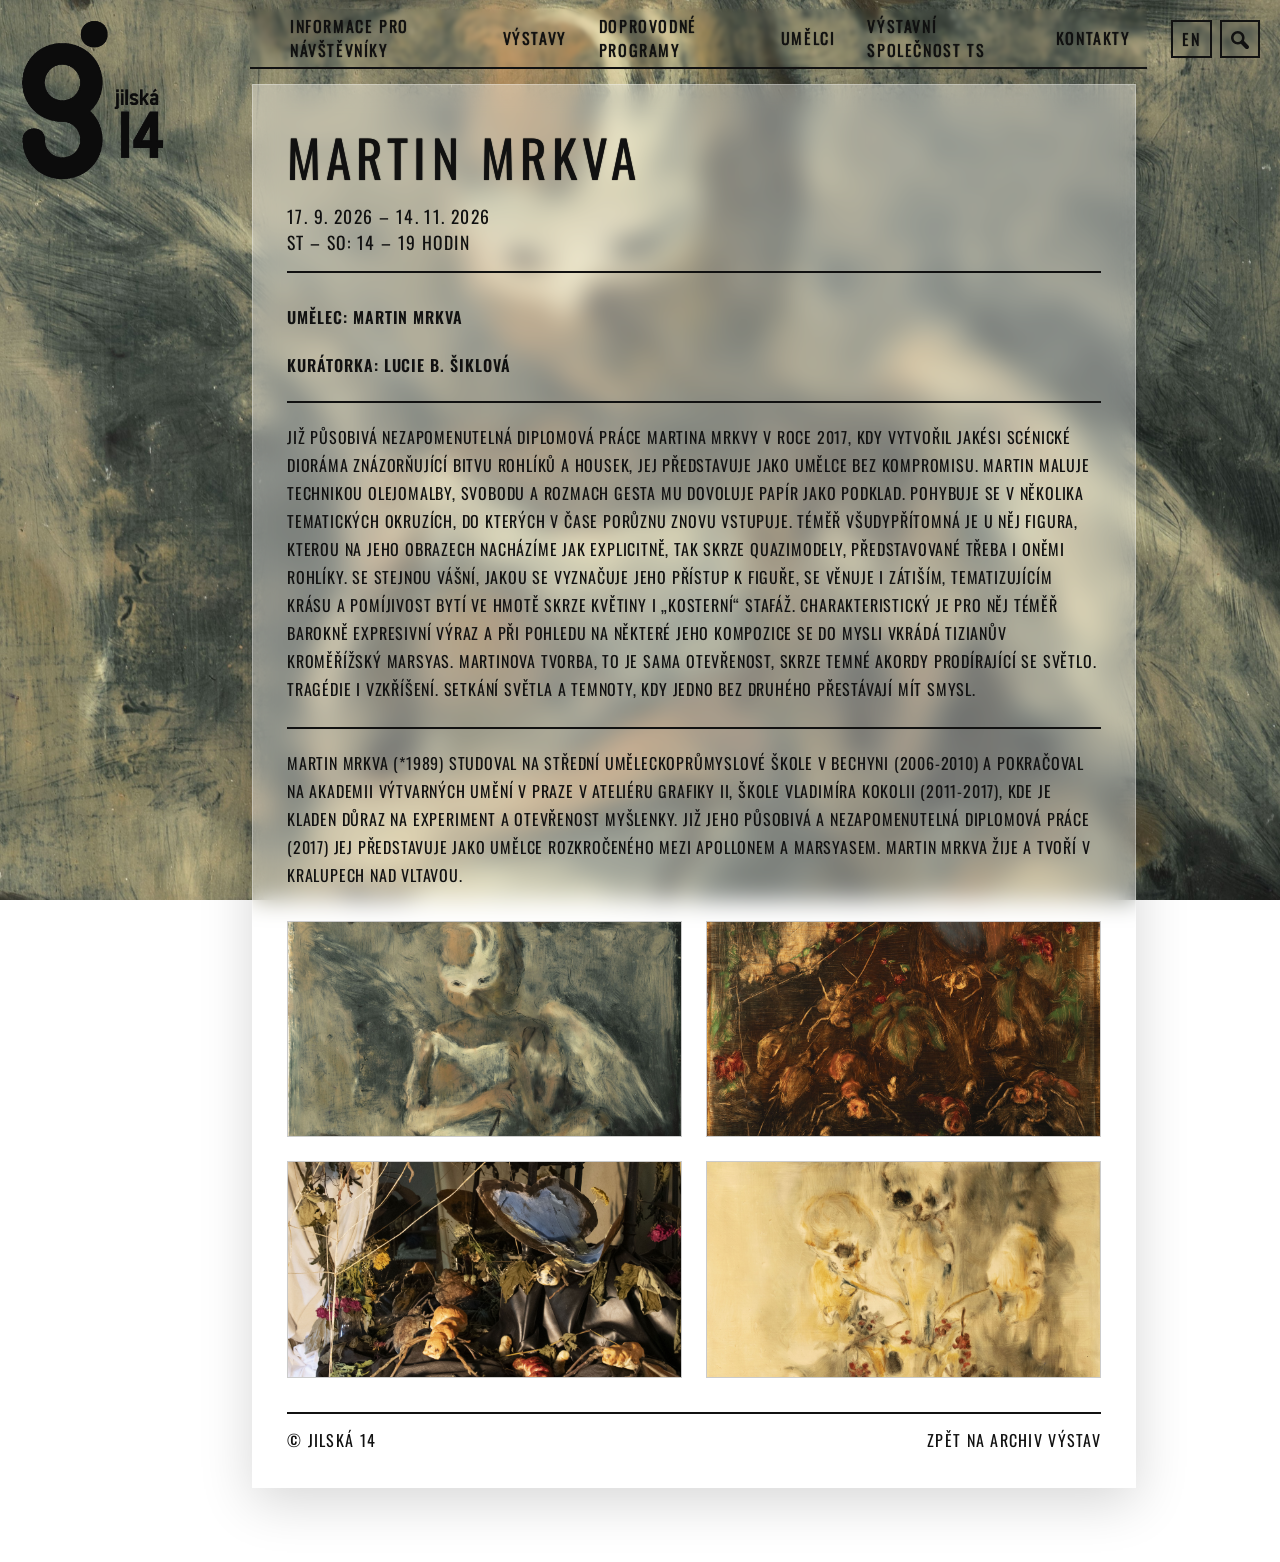
==== commit 2d310ce7: "Update martin_mrkva.html" ====
--- a/martin_mrkva.html
+++ b/martin_mrkva.html
@@ -9,7 +9,7 @@
   <link rel="preconnect" href="https://fonts.gstatic.com" crossorigin />
   <link href="https://fonts.googleapis.com/css?family=Oswald:200,300,400,500,600,700&display=swap" rel="stylesheet" />
 
-  <<link rel="icon" href="img/favicon.ico" type="image/x-icon" />
+  <link rel="icon" href="img/favicon.ico" type="image/x-icon" />
   <link rel="shortcut icon" href="img/favicon.ico" type="image/x-icon" />
 
   <link rel="stylesheet" href="styles.css" />
